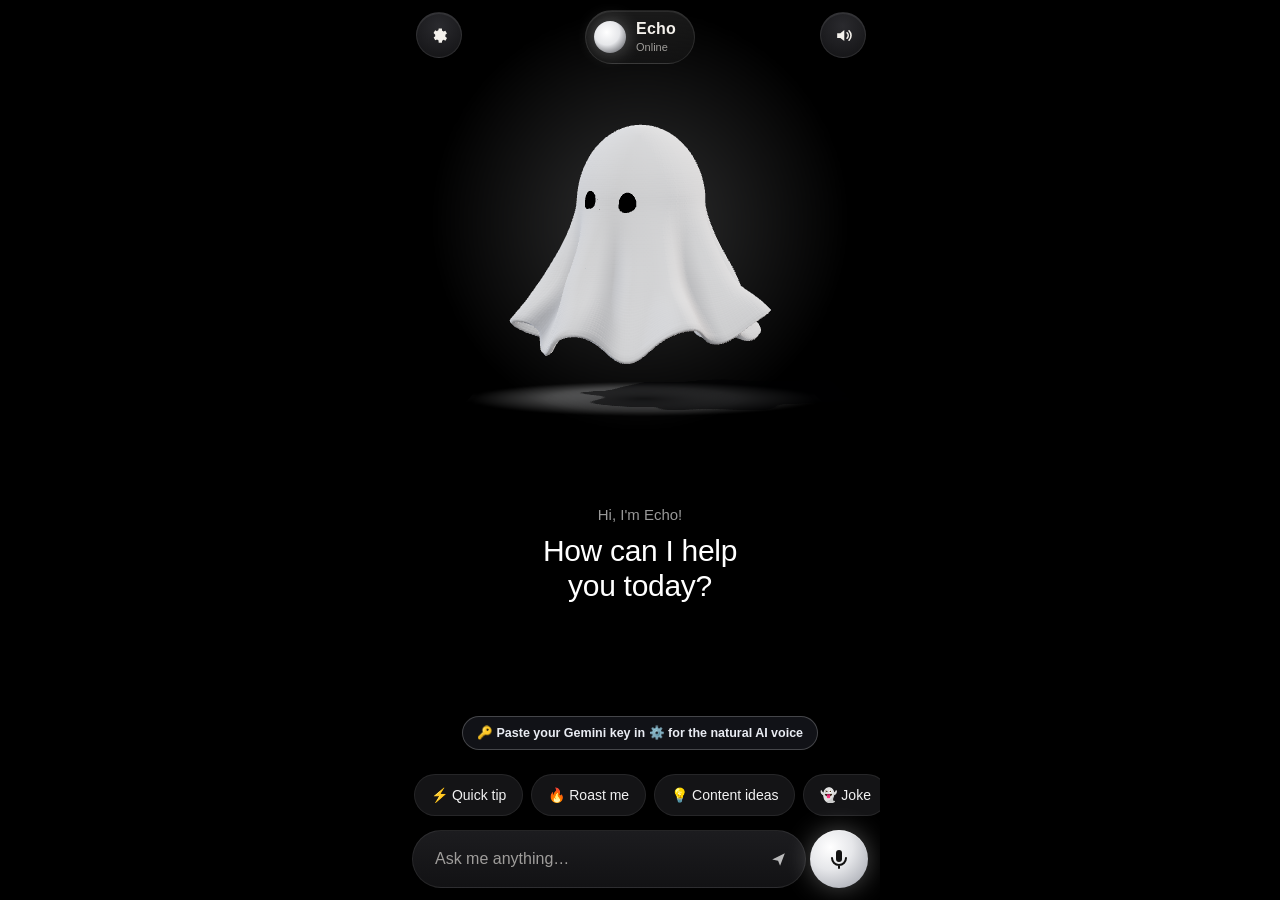
==== preview/app/index.html @ 9b373394 "Preview v7.2: exact heart.html engine on main thread (no worker), phonemizer warm-up only after mode" ====
<!doctype html>
<html lang="en">
<head>
<meta charset="utf-8">
<meta http-equiv="Cache-Control" content="no-cache">
<meta name="viewport" content="width=device-width, initial-scale=1, viewport-fit=cover, maximum-scale=1, user-scalable=no">
<title>Echo · 3D Ghost Assistant</title>
<meta name="theme-color" content="#000000">
<meta name="apple-mobile-web-app-capable" content="yes">
<meta name="mobile-web-app-capable" content="yes">
<meta name="apple-mobile-web-app-status-bar-style" content="black-translucent">
<meta name="apple-mobile-web-app-title" content="Echo">
<link rel="apple-touch-icon" href="assets/icon-180.png?v=7.2">
<link rel="icon" href="assets/icon-192.png?v=7.2">
<link rel="manifest" href="manifest.webmanifest?v=7.2">
<link rel="stylesheet" href="css/style.css?v=7.2">
<script type="importmap">{ "imports": { "three": "./vendor/three.module.js" } }</script>
</head>
<body>
<div id="app">
  <canvas id="scene" aria-label="3D ghost mascot. Tap to say hi, drag to spin."></canvas>

  <header class="top">
    <div class="brand">
      <span class="dot" id="statusDot"></span>
      <div>
        <div class="name" id="botName">Echo</div>
        <div class="status" id="statusText">Online</div>
      </div>
    </div>
    <div class="actions">
      <span class="chip" id="modeChip">Demo</span>
      <button class="icon-btn lang" id="langBtn" aria-label="Language">EN</button>
      <button class="icon-btn" id="muteBtn" aria-label="Mute voice">
        <svg viewBox="0 0 24 24" class="ic-on"><path d="M4 9v6h4l5 4V5L8 9H4z"/><path d="M16.5 8.5a5 5 0 0 1 0 7M19 6a8.5 8.5 0 0 1 0 12" fill="none" stroke="currentColor" stroke-width="2" stroke-linecap="round"/></svg>
        <svg viewBox="0 0 24 24" class="ic-off"><path d="M4 9v6h4l5 4V5L8 9H4z"/><path d="M17 9l5 6M22 9l-5 6" fill="none" stroke="currentColor" stroke-width="2" stroke-linecap="round"/></svg>
      </button>
      <button class="icon-btn" id="settingsBtn" aria-label="Settings">
        <svg viewBox="0 0 24 24"><path d="M12 15.5A3.5 3.5 0 1 0 12 8.5a3.5 3.5 0 0 0 0 7zm7.4-2.5a7.6 7.6 0 0 0 0-2l2-1.6-2-3.4-2.4 1a7.4 7.4 0 0 0-1.7-1L15 3h-4l-.4 2.5a7.4 7.4 0 0 0-1.7 1l-2.4-1-2 3.4L6.6 11a7.6 7.6 0 0 0 0 2l-2 1.6 2 3.4 2.4-1a7.4 7.4 0 0 0 1.7 1L11 21h4l.4-2.5a7.4 7.4 0 0 0 1.7-1l2.4 1 2-3.4-2.1-1.6z"/></svg>
      </button>
    </div>
  </header>

  <div class="dl-pill" id="dlPill" hidden></div>
  <button type="button" class="key-nudge" id="keyNudge" hidden>🔑 Paste your Gemini key in ⚙️ for the natural AI voice</button>
  <div class="hint" id="hint">Tap me · drag to spin</div>

  <div class="greet"><div class="g-hi">Hi, I'm Echo!</div><h1>How can I help<br>you today?</h1></div>
  <div class="chips" aria-label="Suggestions">
    <button type="button" data-q="Give me a quick productivity tip">⚡ Quick tip</button>
    <button type="button" data-q="Roast my morning routine: coffee, scroll, panic">🔥 Roast me</button>
    <button type="button" data-q="Give me Instagram content ideas for interior design">💡 Content ideas</button>
    <button type="button" data-q="Tell me a short ghost joke">👻 Joke</button>
    <button type="button" data-q="Help me plan my day">🗓 Plan my day</button>
  </div>
  <div class="subtitle" id="subtitle"><span class="sub-name">Echo</span><p id="subText"></p></div>

  <section class="chat">
    <div class="log" id="log" aria-live="polite"></div>
    <form class="composer" id="composer" autocomplete="off">
      <button type="button" class="mic" id="micBtn" aria-label="Talk">
        <svg viewBox="0 0 24 24"><rect x="9" y="3" width="6" height="12" rx="3"/><path d="M5 11a7 7 0 0 0 14 0M12 18v3" fill="none" stroke="currentColor" stroke-width="2" stroke-linecap="round"/></svg>
      </button>
      <input id="input" type="text" enterkeyhint="send" placeholder="Ask me anything…" aria-label="Message">
      <button type="submit" class="send" id="sendBtn" aria-label="Send">
        <svg viewBox="0 0 24 24"><path d="M4 12l16-8-6 16-2.5-6.5L4 12z"/></svg>
      </button>
    </form>
  </section>

  <div class="sheet-backdrop" id="sheetBackdrop" hidden></div>
  <form class="sheet" id="sheet" hidden aria-label="Settings" onsubmit="return false">
    <div class="grab"></div>
    <h2>Settings</h2>
    <label class="field">
      <span>Gemini API key</span>
      <div class="keyrow">
        <input id="keyInput" type="password" autocomplete="new-password" placeholder="Paste your key (AIza…)" autocapitalize="off" autocorrect="off" spellcheck="false">
        <button type="button" class="ghost-btn" id="showKeyBtn">Show</button>
      </div>
      <small>Free key: <a href="https://aistudio.google.com/apikey" target="_blank" rel="noopener">aistudio.google.com/apikey</a>. Saved only on this phone (localStorage), never in the code.</small>
    </label>
    <label class="field">
      <span>Model</span>
      <select id="modelSelect"></select>
    </label>
    <div class="field">
      <span>Voice</span>
      <select id="engineSelect">
        <option value="kokoro">Heart &amp; friends – free, on this phone ★</option>
        <option value="gemini">Gemini AI voice (needs your key)</option>
        <option value="device">iPhone voice (offline)</option>
      </select>
      <div class="keyrow" style="margin-top:8px">
        <select id="kokoroVoiceSelect" aria-label="Free voice"></select>
        <select id="geminiVoiceSelect" aria-label="AI voice" hidden></select>
        <select id="deviceVoiceSelect" aria-label="iPhone voice" hidden></select>
        <button type="button" class="ghost-btn" id="testVoiceBtn">Test</button>
      </div>
      <div class="kokoro-opts" id="kokoroOpts">
        <label class="mini"><span>Model size</span><select id="kModelSelect"></select></label>
        <label class="mini"><span>Engine</span><select id="kDeviceSelect"><option value="auto">Auto (WASM on iPhone)</option><option value="wasm">WASM only (safest)</option><option value="webgpu">WebGPU (experimental)</option></select></label>
        <label class="mini"><span>Audio output</span><select id="aOutSelect"><option value="element">Audio player (works in silent mode) ★</option><option value="webaudio">Web Audio</option></select></label>
        <label class="mini"><span>Playback</span><select id="kModeSelect"><option value="stream">Stream – talks right away</option><option value="gapless">Gapless – smooth, starts later</option></select></label>
        <div class="kbar" id="kBar"><i></i></div>
        <div class="kstatus" id="kStatus"></div>
        <button type="button" class="ghost-btn small" id="kClearBtn">Delete downloaded voice models</button>
      </div>
      <div class="using" id="voiceUsing">Using: …</div>
      <small id="voiceTip">Heart is a free open-source voice (Kokoro) that runs on this phone – no key, no cost. It downloads once (~86 MB) and stays cached. If it isn't ready yet, Echo uses the Gemini voice (if you pasted a key) or the iPhone voice.</small>
    </div>
    <label class="field row">
      <span>Remember chat on this phone</span>
      <input type="checkbox" id="persistChk">
    </label>
    <div class="btnrow">
      <button type="button" class="primary" id="saveBtn">Save</button>
      <button type="button" class="ghost-btn" id="clearKeyBtn">Remove key</button>
      <button type="button" class="ghost-btn" id="clearChatBtn">Clear chat</button>
    </div>
    <p class="fine" id="voiceInfo"></p>
    <p class="fine ver" id="verLabel"></p>
  </form>
</div>
<script type="module" src="js/main.js?v=7.2"></script>
</body>
</html>
---- preview/app/css/style.css ----
:root{
  --acc-hi:#ffb36b; --acc-lo:#d9360c; --acc-deep:#4a1a00; --acc-glow:rgba(255,100,20,.55); --acc-ink:#fff;
  --orange:#ff7a1a; --orange-2:#ff9a4a;
  --ink:#f4f1ec; --muted:rgba(244,241,236,.62);
  --glass:rgba(24,29,38,.55); --line:rgba(255,255,255,.10);
  --sat:env(safe-area-inset-top,0px); --sab:env(safe-area-inset-bottom,0px);
  --sal:env(safe-area-inset-left,0px); --sar:env(safe-area-inset-right,0px);
}
*{box-sizing:border-box;-webkit-tap-highlight-color:transparent}
html,body{margin:0;height:100%;overflow:hidden;overscroll-behavior:none}
body{
  font:15px/1.4 -apple-system,BlinkMacSystemFont,"SF Pro Text","Segoe UI",Roboto,sans-serif;
  color:var(--ink);
  background:#20262f;
  position:fixed;inset:0;
  -webkit-user-select:none;user-select:none;
}
#app{
  position:relative;height:100%;height:100dvh;width:100%;max-width:480px;margin:0 auto;overflow:hidden;
  background:
    radial-gradient(120% 55% at 50% 30%, #7b8899 0%, rgba(123,136,153,0) 70%),
    radial-gradient(80% 40% at 85% 45%, rgba(255,122,26,.10), rgba(255,122,26,0) 70%),
    linear-gradient(180deg,#5f6c7e 0%,#465161 45%,#2a313d 78%,#20262f 100%);
}
@media (min-width:481px){ body{background:#161a21} #app{box-shadow:0 0 80px rgba(0,0,0,.5)} }
#scene{position:absolute;inset:0;width:100%;height:100%;display:block;touch-action:none;cursor:grab}
#scene:active{cursor:grabbing}

.top{
  position:absolute;top:0;left:0;right:0;z-index:5;
  display:flex;align-items:center;justify-content:space-between;gap:8px;
  padding:calc(var(--sat) + 10px) calc(var(--sar) + 14px) 8px calc(var(--sal) + 16px);
  pointer-events:none;
}
.top>*{pointer-events:auto}
.brand{display:flex;align-items:center;gap:10px;min-width:0}
.name{font-weight:700;font-size:18px;letter-spacing:.2px}
.status{font-size:12px;color:var(--muted);white-space:nowrap}
.dot{width:10px;height:10px;border-radius:50%;background:var(--orange);box-shadow:0 0 0 3px rgba(255,122,26,.2),0 0 14px var(--orange);flex:none;transition:transform .3s}
.dot.pulse{animation:pulse 1s ease-in-out infinite}
@keyframes pulse{50%{transform:scale(1.35);box-shadow:0 0 0 6px var(--acc-glow),0 0 20px var(--orange)}}
.actions{display:flex;align-items:center;gap:6px}
.chip{font-size:11px;font-weight:600;letter-spacing:.4px;text-transform:uppercase;padding:4px 8px;border-radius:999px;border:1px solid rgba(255,122,26,.55);color:var(--orange-2);background:rgba(255,122,26,.10)}
.chip.live{border-color:rgba(255,255,255,.25);color:var(--ink);background:rgba(255,255,255,.08)}
.icon-btn{
  width:38px;height:38px;border-radius:12px;border:1px solid var(--line);background:var(--glass);
  -webkit-backdrop-filter:blur(12px);backdrop-filter:blur(12px);
  color:var(--ink);display:grid;place-items:center;padding:0;font-family:inherit;font-weight:600;font-size:12px;line-height:1;cursor:pointer
}
.icon-btn svg{width:19px;height:19px;fill:currentColor}
.icon-btn .ic-off{display:none}
.icon-btn.muted .ic-on{display:none}.icon-btn.muted .ic-off{display:block}
.icon-btn.muted{color:var(--muted)}
.icon-btn:active,.mic:active,.send:active{transform:scale(.94)}

.hint{
  position:absolute;left:50%;top:calc(var(--sat) + 64px);transform:translateX(-50%);z-index:4;
  font-size:12px;color:var(--muted);background:rgba(20,24,31,.35);padding:5px 10px;border-radius:999px;
  transition:opacity .6s;pointer-events:none;white-space:nowrap
}
.hint.gone{opacity:0}

.chat{
  position:absolute;left:0;right:0;bottom:0;z-index:5;
  padding:0 calc(var(--sar) + 12px) calc(var(--sab) + 12px) calc(var(--sal) + 12px);
  display:flex;flex-direction:column;gap:10px;pointer-events:none;
}
.log{
  pointer-events:auto;max-height:min(34vh,300px);max-height:min(34dvh,300px);overflow-y:auto;overflow-x:hidden;
  display:flex;flex-direction:column;gap:8px;padding:18px 2px 2px;
  -webkit-mask-image:linear-gradient(180deg,transparent 0,#000 22px);mask-image:linear-gradient(180deg,transparent 0,#000 22px);
  -webkit-overflow-scrolling:touch;overscroll-behavior:contain;-webkit-user-select:text;user-select:text
}
.msg{max-width:84%;padding:9px 13px;border-radius:18px;white-space:pre-wrap;word-wrap:break-word;overflow-wrap:anywhere;animation:pop .25s ease-out}
.msg.bot{align-self:flex-start;background:rgba(20,24,31,.62);border:1px solid var(--line);border-bottom-left-radius:6px;-webkit-backdrop-filter:blur(14px);backdrop-filter:blur(14px)}
.msg.user{align-self:flex-end;background:linear-gradient(135deg,var(--orange),var(--orange-2));color:#1d1208;font-weight:500;border-bottom-right-radius:6px}
.msg.err{border-color:rgba(255,122,26,.6)}
.msg a{color:var(--orange-2)}
.msg.typing{display:flex;gap:5px;padding:13px 15px}
.msg.typing i{width:7px;height:7px;border-radius:50%;background:var(--orange);opacity:.4;animation:tdot 1s infinite}
.msg.typing i:nth-child(2){animation-delay:.15s}.msg.typing i:nth-child(3){animation-delay:.3s}
@keyframes tdot{40%{opacity:1;transform:translateY(-3px)}}
@keyframes pop{from{opacity:0;transform:translateY(6px) scale(.98)}}

.composer{
  pointer-events:auto;display:flex;align-items:center;gap:8px;padding:6px;border-radius:24px;
  background:rgba(20,24,31,.7);border:1px solid var(--line);-webkit-backdrop-filter:blur(16px);backdrop-filter:blur(16px)
}
.composer input{
  flex:1;min-width:0;height:40px;border:0;outline:0;background:transparent;color:var(--ink);
  font-size:16px; /* >=16px prevents iOS zoom */ padding:0 4px;-webkit-user-select:text;user-select:text
}
.composer input::placeholder{color:var(--muted)}
.mic,.send{width:42px;height:42px;border-radius:50%;border:0;display:grid;place-items:center;flex:none;cursor:pointer;padding:0}
.mic{background:rgba(255,255,255,.08);color:var(--ink)}
.mic svg{width:20px;height:20px;fill:currentColor}
.mic.on{background:var(--orange);color:#1d1208;box-shadow:0 0 0 0 var(--acc-glow);animation:ring 1.2s infinite}
.mic.unsupported{opacity:.35}
@keyframes ring{70%{box-shadow:0 0 0 12px rgba(255,122,26,0)}100%{box-shadow:0 0 0 0 rgba(255,122,26,0)}}
.send{background:var(--orange);color:#1d1208}
.send svg{width:19px;height:19px;fill:currentColor}
.send:disabled{opacity:.45}

.sheet-backdrop{position:absolute;inset:0;z-index:9;background:rgba(8,10,14,.5)}
.sheet{
  position:absolute;left:0;right:0;bottom:0;z-index:10;max-height:88%;overflow-y:auto;
  background:#1c2129;border-top:1px solid var(--line);border-radius:22px 22px 0 0;
  padding:8px calc(var(--sar) + 18px) calc(var(--sab) + 18px) calc(var(--sal) + 18px);
  animation:up .25s ease-out;-webkit-user-select:text;user-select:text
}
@keyframes up{from{transform:translateY(40px);opacity:0}}
.grab{width:40px;height:5px;border-radius:3px;background:rgba(255,255,255,.2);margin:4px auto 10px}
.sheet h2{margin:0 0 12px;font-size:19px}
.field{display:block;margin:0 0 14px}
.field>span{display:block;font-size:13px;color:var(--muted);margin-bottom:6px}
.field.row{display:flex;align-items:center;justify-content:space-between}
.field.row>span{margin:0}
.field small{display:block;margin-top:6px;color:var(--muted);font-size:12px}
.field a{color:var(--orange-2)}
.keyrow{display:flex;gap:8px}
.sheet input[type=password],.sheet input[type=text],.sheet select{
  flex:1;min-width:0;width:100%;height:44px;border-radius:12px;border:1px solid var(--line);background:#12161c;color:var(--ink);font-size:16px;padding:0 12px
}
.sheet input[type=checkbox]{width:22px;height:22px;accent-color:var(--orange)}
.btnrow{display:flex;flex-wrap:wrap;gap:8px;margin-top:4px}
.primary{flex:1 1 100%;height:46px;border-radius:14px;border:0;background:var(--orange);color:#1d1208;font-family:inherit;font-weight:700;font-size:16px;cursor:pointer}
.ghost-btn{flex:1;height:42px;border-radius:12px;border:1px solid var(--line);background:rgba(255,255,255,.06);color:var(--ink);font-family:inherit;font-weight:600;font-size:14px;padding:0 12px;cursor:pointer;white-space:nowrap}
.fine{font-size:12px;color:var(--muted);margin:14px 0 0}
[hidden]{display:none!important}
.keyrow .ghost-btn{flex:none;width:72px}
/* alternative ghost backgrounds */
body[data-ghost=a] #app{background:radial-gradient(100% 50% at 50% 30%,#46566a 0%,rgba(70,86,106,0) 70%),linear-gradient(180deg,#34404f 0%,#2a3441 55%,#1d242d 100%)}
body[data-ghost=b] #app{background:radial-gradient(90% 50% at 50% 40%,#f07a2a 0%,rgba(240,122,42,0) 75%),#e2621a}
body[data-ghost=c] #app{background:radial-gradient(80% 45% at 50% 30%,#252b35 0%,rgba(37,43,53,0) 70%),linear-gradient(180deg,#14171d 0%,#0e1014 70%,#090a0d 100%)}
body[data-ghost=d] #app{background:radial-gradient(100% 50% at 50% 35%,#3e4d63 0%,rgba(62,77,99,0) 70%),linear-gradient(180deg,#2c3748 0%,#222b38 55%,#171c25 100%)}
body.clean .log, body.clean .hint{display:none}

/* ===== UI style options: ?ui=1 (default glass) | 2 (minimal voice-first) | 3 (bold clean) ===== */
.subtitle{display:none}
/* UI-2 minimal: no bubbles, floating subtitle, big mic */
body.ui-2 .log{display:none}
body.ui-2 .subtitle{display:block;position:absolute;left:0;right:0;bottom:calc(var(--sab) + 168px);z-index:5;text-align:center;padding:0 34px;pointer-events:none}
body.ui-2 .subtitle .sub-name{display:block;font-size:11px;letter-spacing:3px;text-transform:uppercase;color:var(--orange);margin-bottom:8px;font-weight:600}
body.ui-2 .subtitle p{margin:0;font-size:18px;line-height:1.45;font-weight:400;color:rgba(244,241,236,.92);text-shadow:0 2px 18px rgba(0,0,0,.45)}
body.ui-2 .subtitle.show p{animation:pop .5s ease-out}
body.ui-2 .composer{background:none;border:0;-webkit-backdrop-filter:none;backdrop-filter:none;flex-wrap:wrap;justify-content:center;gap:10px;padding:0}
body.ui-2 .mic{order:-1;width:76px;height:76px;margin:0 calc(50% - 38px);background:var(--orange);color:#1d1208;box-shadow:0 0 0 8px rgba(255,122,26,.14),0 0 40px rgba(255,122,26,.45)}
body.ui-2 .mic svg{width:30px;height:30px}
body.ui-2 .composer input{flex:1;height:40px;border-radius:20px;background:rgba(255,255,255,.06);border:1px solid rgba(255,255,255,.08);padding:0 16px;font-size:16px}
body.ui-2 .send{width:40px;height:40px;background:rgba(255,255,255,.06);color:var(--orange)}
body.ui-2 .top .icon-btn{background:transparent;border-color:transparent}
body.ui-2 .chip{border:0;background:transparent;padding:0}
/* UI-3 bold clean: light solid background, flat chips, flat bubbles, rounded input bar */
body.ui-3{background:#c4baab}
body.ui-3 #app{background:radial-gradient(80% 40% at 50% 30%,#d3cbbf 0%,rgba(211,203,191,0) 75%),#c4baab !important;color:#1c1f24}
body.ui-3 .name{color:#16191e}body.ui-3 .status{color:#6b6f76}
body.ui-3 .icon-btn{background:#fff;border:0;color:#1c1f24;border-radius:50%;box-shadow:0 1px 2px rgba(0,0,0,.06)}
body.ui-3 .chip{background:#1c1f24;color:#fff;border:0;padding:5px 10px}
body.ui-3 .msg.bot{background:#fff;color:#1c1f24;border:0;-webkit-backdrop-filter:none;backdrop-filter:none;box-shadow:0 1px 2px rgba(0,0,0,.05)}
body.ui-3 .msg.user{background:var(--orange);color:#fff}
body.ui-3 .log{-webkit-mask-image:none;mask-image:none}
body.ui-3 .composer{background:#fff;border:0;border-radius:30px;padding:7px;box-shadow:0 6px 24px rgba(40,30,20,.10);-webkit-backdrop-filter:none;backdrop-filter:none}
body.ui-3 .composer input{color:#1c1f24}body.ui-3 .composer input::placeholder{color:#8a8d93}
body.ui-3 .mic{background:#f1ede7;color:#1c1f24}
body.ui-3 .send{background:#1c1f24;color:#fff}
body.ui-3 .hint{background:rgba(255,255,255,.7);color:#555}

/* ===== UI-4: premium black (Dola-style) ===== */
.greet,.chips{display:none}
body.ui-4{background:#000}
body.ui-4 #app{background:#000 !important}
body.ui-4 .top{padding-top:calc(var(--sat) + 12px)}
body.ui-4 .brand{position:absolute;left:50%;transform:translateX(-50%);top:calc(var(--sat) + 10px);gap:10px;padding:7px 18px 7px 8px;border-radius:999px;
  background:linear-gradient(180deg,rgba(255,255,255,.10),rgba(255,255,255,.03));border:1px solid rgba(255,255,255,.10);box-shadow:inset 0 1px 0 rgba(255,255,255,.08)}
body.ui-4 .dot{width:32px;height:32px;border-radius:50%;background:radial-gradient(circle at 40% 35%,var(--acc-hi) 0%,var(--orange) 45%,var(--acc-deep) 100%);box-shadow:0 0 18px var(--acc-glow)}
body.ui-4 .name{font-size:16px;font-weight:600}
body.ui-4 .status{font-size:11px}
body.ui-4 .actions{margin-left:auto}
body.ui-4 .chip,body.ui-4 #langBtn{display:none}
body.ui-4 .icon-btn{width:46px;height:46px;border-radius:50%;background:radial-gradient(circle at 50% 30%,#2a2a2e,#121214);border:1px solid rgba(255,255,255,.09);box-shadow:inset 0 1px 0 rgba(255,255,255,.08)}
body.ui-4 #settingsBtn{position:absolute;left:calc(var(--sal) + 16px);top:calc(var(--sat) + 12px)}
body.ui-4 .greet{display:block;position:absolute;left:0;right:0;top:56%;z-index:4;text-align:center;pointer-events:none;padding:0 24px}
body.ui-4 .g-hi{font-size:15px;color:rgba(255,255,255,.6);margin-bottom:8px}
body.ui-4 .greet h1{margin:0;font-size:30px;line-height:1.18;font-weight:500;letter-spacing:-.3px;color:#fff}
body.ui-4 .chips{display:flex;gap:8px;overflow-x:auto;position:absolute;left:0;right:0;bottom:calc(var(--sab) + 84px);z-index:5;padding:0 14px;scrollbar-width:none}
body.ui-4 .chips::-webkit-scrollbar{display:none}
body.ui-4 .chips button{flex:none;height:42px;padding:0 16px;border-radius:999px;border:1px solid rgba(255,255,255,.08);background:#141416;color:#f2f2f2;font:500 14px -apple-system,BlinkMacSystemFont,sans-serif;white-space:nowrap}
body.ui-4.has-chat .greet,body.ui-4.has-chat .chips{display:none}
body.ui-4:not(.has-chat) .log{display:none}
body.ui-4 .msg.bot{background:#141416;border-color:rgba(255,255,255,.07);-webkit-backdrop-filter:none;backdrop-filter:none}
body.ui-4 .composer{background:none;border:0;padding:0;gap:10px;-webkit-backdrop-filter:none;backdrop-filter:none}
body.ui-4 .composer input{order:1;height:58px;border-radius:29px;background:linear-gradient(180deg,#1c1c1f,#121214);border:1px solid rgba(255,255,255,.08);padding:0 54px 0 22px}
body.ui-4 .send{order:2;margin-left:-60px;width:44px;height:44px;background:transparent;color:rgba(255,255,255,.7);position:relative;z-index:1}
body.ui-4 .mic{order:3;width:58px;height:58px;background:radial-gradient(circle at 35% 30%,var(--acc-hi) 0%,var(--orange) 40%,var(--acc-lo) 100%);color:var(--acc-ink);box-shadow:0 0 26px var(--acc-glow),inset 0 1px 0 rgba(255,255,255,.35)}
body.ui-4 .mic svg{width:24px;height:24px}
body.ui-4 .hint{display:none}

/* ===== Accent palettes ===== */
body[data-theme="2"]{--orange:#38c4ff;--orange-2:#8fdcff;--acc-hi:#c8f3ff;--acc-lo:#1460d6;--acc-deep:#06204a;--acc-glow:rgba(56,196,255,.5);--acc-ink:#fff}
body[data-theme="3"]{--orange:#b14dff;--orange-2:#e08aff;--acc-hi:#ff8ad8;--acc-lo:#5a1ad0;--acc-deep:#22063f;--acc-glow:rgba(190,70,255,.55);--acc-ink:#fff}
body[data-theme="4"]{--orange:#e6e7ea;--orange-2:#ffffff;--acc-hi:#ffffff;--acc-lo:#9a9da6;--acc-deep:#3a3c42;--acc-glow:rgba(255,255,255,.3);--acc-ink:#111}
body[data-theme="4"] .msg.user{color:#111}

/* default palette = icy blue (theme 2) when no data-theme override */
body.ui-4 .mic.on{animation:ring4 1.2s infinite}
@keyframes ring4{0%{box-shadow:0 0 0 0 var(--acc-glow),0 0 26px var(--acc-glow)}70%{box-shadow:0 0 0 16px rgba(0,0,0,0),0 0 40px var(--acc-glow)}100%{box-shadow:0 0 0 0 rgba(0,0,0,0),0 0 26px var(--acc-glow)}}
body.ui-4 .sheet{background:#0e0f11;border-top-color:rgba(255,255,255,.08)}
body.ui-4 .sheet input[type=password],body.ui-4 .sheet input[type=text],body.ui-4 .sheet select{background:#17181b}
body.ui-4 .primary{color:var(--acc-ink)}
body.ui-4 .msg.user{color:#04121c}
body[data-theme="4"].ui-4 .msg.user{color:#111}

.msg.nopop{animation:none}

body.ui-4 .dot.pulse{animation:pulse4 1.1s ease-in-out infinite}
@keyframes pulse4{50%{transform:scale(1.08);box-shadow:0 0 0 4px var(--acc-glow),0 0 22px var(--acc-glow)}}

.using{margin-top:8px;font-size:13px;font-weight:600;color:var(--orange-2)}
.fine.ver{margin-top:6px;opacity:.6}
body.iconmode .top,body.iconmode .chat,body.iconmode .greet,body.iconmode .chips,body.iconmode .hint,body.iconmode .subtitle{display:none!important}
body.iconmode,body.iconmode #app{background:transparent!important}

.key-nudge{position:absolute;left:50%;transform:translateX(-50%);bottom:calc(var(--sab, 0px) + 150px);z-index:6;width:max-content;max-width:calc(100% - 40px);
  padding:8px 14px;border-radius:999px;border:1px solid rgba(255,255,255,.22);background:rgba(20,22,28,.85);color:#e9ecf3;font-family:inherit;font-weight:600;font-size:12.5px;line-height:1.3;
  -webkit-backdrop-filter:blur(10px);backdrop-filter:blur(10px);text-align:center;cursor:pointer}
.key-nudge[hidden]{display:none}
body.has-chat .key-nudge,body.iconmode .key-nudge,body.clean .key-nudge{display:none!important}
.using.warn{color:#ffd28a}

/* v7: free on-device voice */
.kokoro-opts{margin-top:10px;padding:10px;border:1px solid rgba(255,255,255,.1);border-radius:12px;background:rgba(255,255,255,.03);display:grid;gap:8px}
.kokoro-opts[hidden]{display:none}
.kokoro-opts .mini{display:flex;align-items:center;gap:8px;justify-content:space-between;font-size:12.5px;color:#aab0bb}
.kokoro-opts .mini select{max-width:62%;font-size:13px}
.kbar{height:6px;border-radius:4px;background:rgba(255,255,255,.1);overflow:hidden}.kbar i{display:block;height:100%;width:0;background:#e9ecf3;transition:width .25s}
.kstatus{font-size:12px;color:#c9ced8;min-height:1.2em}.kstatus.err{color:#ff9b9b}
.ghost-btn.small{font-size:12px;padding:6px 10px;justify-self:start}
.dl-pill{position:absolute;left:50%;transform:translateX(-50%);top:calc(var(--sat, 0px) + 100px);z-index:6;width:max-content;max-width:calc(100% - 40px);
  padding:6px 12px;border-radius:999px;border:1px solid rgba(255,255,255,.18);background:rgba(20,22,28,.85);color:#e9ecf3;font-size:12px;font-weight:600;
  -webkit-backdrop-filter:blur(10px);backdrop-filter:blur(10px);text-align:center;pointer-events:none}
.dl-pill[hidden]{display:none}.dl-pill.err{color:#ffb3b3}
body.iconmode .dl-pill,body.clean .dl-pill{display:none!important}

#dbg{position:fixed;left:6px;right:6px;top:calc(var(--sat, 0px) + 6px);max-height:62vh;z-index:99;background:rgba(0,0,0,.92);border:1px solid #ffd28a;border-radius:12px;color:#e8ebf0;font:11.5px/1.4 ui-monospace,Menlo,monospace;display:flex;flex-direction:column;padding:8px}
#dbg.min{max-height:40px;overflow:hidden}
.dbg-h{font-size:12px;color:#ffd28a}.dbg-h span{color:#aab0bb}
.dbg-s{white-space:pre-wrap;margin:6px 0;color:#9fe0b5}
.dbg-b{display:flex;flex-wrap:wrap;gap:5px}.dbg-b button{font:600 12px -apple-system,system-ui;padding:8px 9px;border-radius:9px;border:0;background:#fff;color:#000}
#dbgLog{flex:1;overflow:auto;margin:6px 0 0;white-space:pre-wrap;color:#c9ced8;min-height:80px}
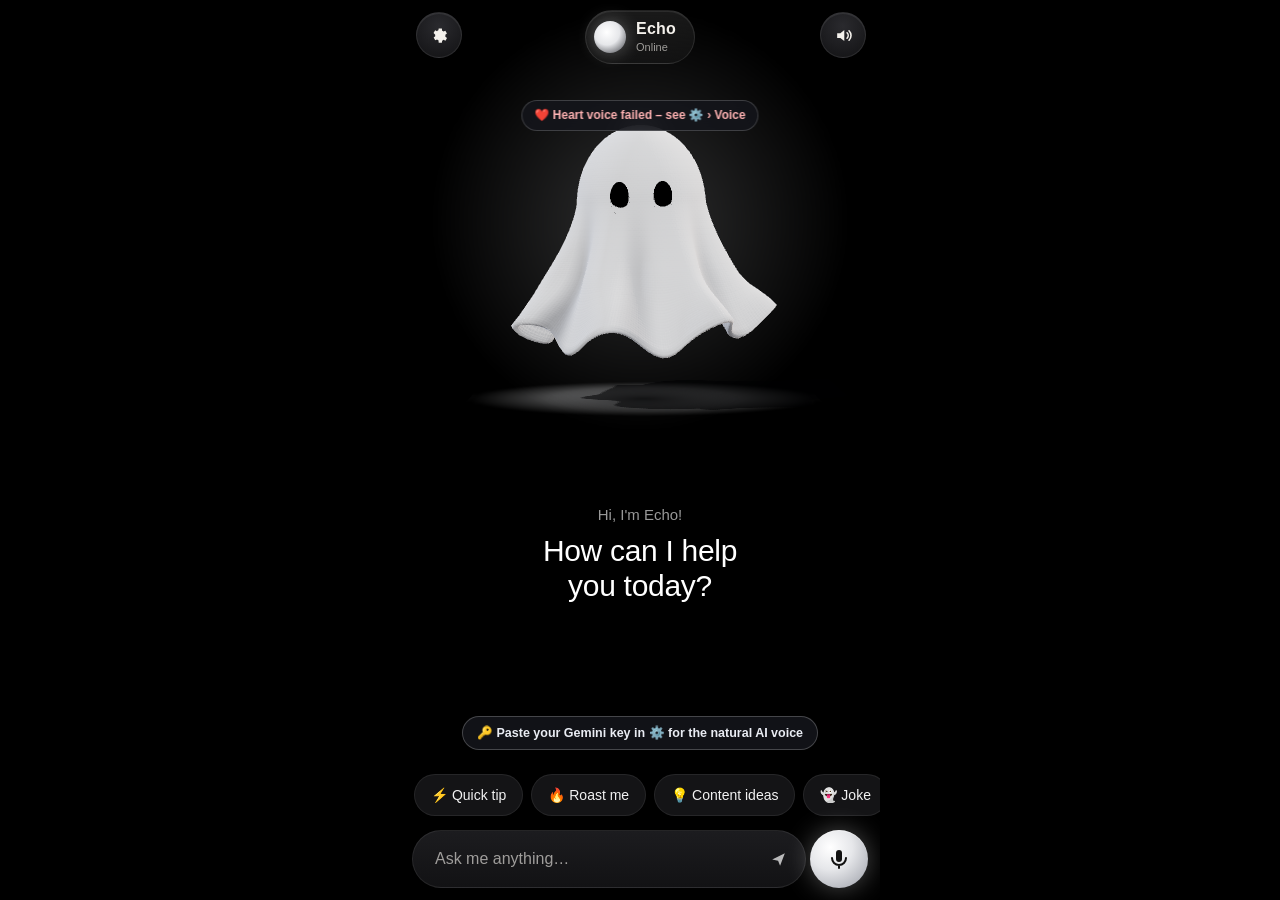
==== commit 97aa98c6: "Preview v7.3: replace espeak phonemizer with pure-JS misaki lexicon G2P (hung in app on iOS), fix <a" ====
--- a/preview/app/index.html
+++ b/preview/app/index.html
@@ -10,10 +10,10 @@
 <meta name="mobile-web-app-capable" content="yes">
 <meta name="apple-mobile-web-app-status-bar-style" content="black-translucent">
 <meta name="apple-mobile-web-app-title" content="Echo">
-<link rel="apple-touch-icon" href="assets/icon-180.png?v=7.2">
-<link rel="icon" href="assets/icon-192.png?v=7.2">
-<link rel="manifest" href="manifest.webmanifest?v=7.2">
-<link rel="stylesheet" href="css/style.css?v=7.2">
+<link rel="apple-touch-icon" href="assets/icon-180.png?v=7.3">
+<link rel="icon" href="assets/icon-192.png?v=7.3">
+<link rel="manifest" href="manifest.webmanifest?v=7.3">
+<link rel="stylesheet" href="css/style.css?v=7.3">
 <script type="importmap">{ "imports": { "three": "./vendor/three.module.js" } }</script>
 </head>
 <body>
@@ -122,6 +122,6 @@
     <p class="fine ver" id="verLabel"></p>
   </form>
 </div>
-<script type="module" src="js/main.js?v=7.2"></script>
+<script type="module" src="js/main.js?v=7.3"></script>
 </body>
 </html>
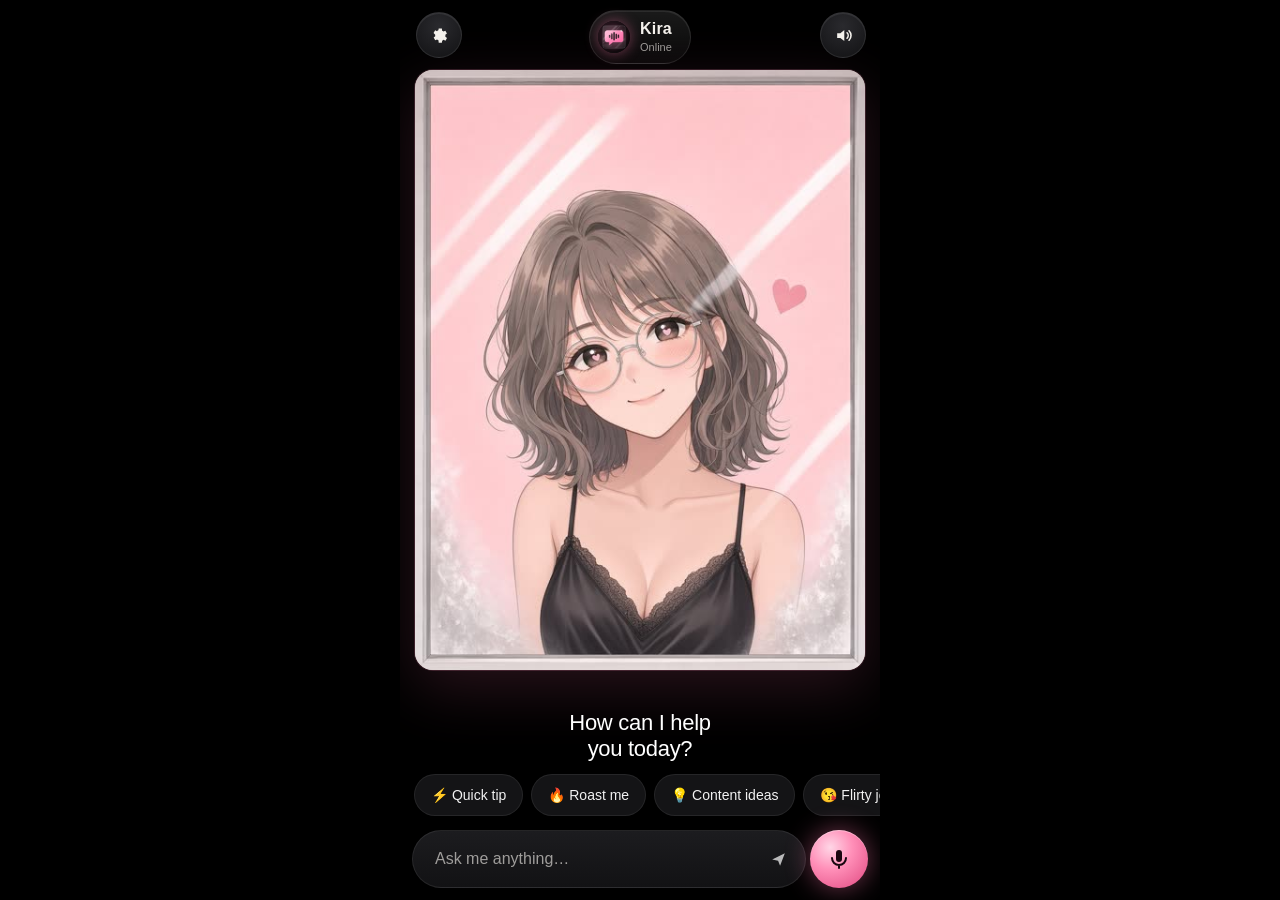
==== commit a7fc13ee: "Preview v8: Kira – video mascot (two-video crossfade player, idle/talking loops, 7 expression in/ret" ====
--- a/preview/app/index.html
+++ b/preview/app/index.html
@@ -4,27 +4,31 @@
 <meta charset="utf-8">
 <meta http-equiv="Cache-Control" content="no-cache">
 <meta name="viewport" content="width=device-width, initial-scale=1, viewport-fit=cover, maximum-scale=1, user-scalable=no">
-<title>Echo · 3D Ghost Assistant</title>
+<title>Kira</title>
 <meta name="theme-color" content="#000000">
 <meta name="apple-mobile-web-app-capable" content="yes">
 <meta name="mobile-web-app-capable" content="yes">
 <meta name="apple-mobile-web-app-status-bar-style" content="black-translucent">
-<meta name="apple-mobile-web-app-title" content="Echo">
-<link rel="apple-touch-icon" href="assets/icon-180.png?v=7.3">
-<link rel="icon" href="assets/icon-192.png?v=7.3">
-<link rel="manifest" href="manifest.webmanifest?v=7.3">
-<link rel="stylesheet" href="css/style.css?v=7.3">
-<script type="importmap">{ "imports": { "three": "./vendor/three.module.js" } }</script>
+<meta name="apple-mobile-web-app-title" content="Kira">
+<link rel="apple-touch-icon" href="assets/icon-180.png?v=8">
+<link rel="icon" href="assets/icon-192.png?v=8">
+<link rel="manifest" href="manifest.webmanifest?v=8">
+<link rel="stylesheet" href="css/style.css?v=8">
+<link rel="preload" as="image" href="assets/kira/poster.jpg?v=8">
 </head>
 <body>
 <div id="app">
-  <canvas id="scene" aria-label="3D ghost mascot. Tap to say hi, drag to spin."></canvas>
+  <div id="stage" class="kira-stage" aria-label="Kira behind the glass. Tap to tease her.">
+    <img class="kira-poster" src="assets/kira/poster.jpg?v=8" alt="">
+    <video class="kira-v on" src="assets/kira/idle.mp4?v=8" poster="assets/kira/poster.jpg?v=8" muted autoplay loop playsinline webkit-playsinline preload="auto" disablepictureinpicture></video>
+    <video class="kira-v" muted playsinline webkit-playsinline preload="none" disablepictureinpicture></video>
+  </div>
 
   <header class="top">
     <div class="brand">
-      <span class="dot" id="statusDot"></span>
+      <span class="dot" id="statusDot"><img src="assets/icon-192.png?v=8" alt=""></span>
       <div>
-        <div class="name" id="botName">Echo</div>
+        <div class="name" id="botName">Kira</div>
         <div class="status" id="statusText">Online</div>
       </div>
     </div>
@@ -45,15 +49,15 @@
   <button type="button" class="key-nudge" id="keyNudge" hidden>🔑 Paste your Gemini key in ⚙️ for the natural AI voice</button>
   <div class="hint" id="hint">Tap me · drag to spin</div>
 
-  <div class="greet"><div class="g-hi">Hi, I'm Echo!</div><h1>How can I help<br>you today?</h1></div>
+  <div class="greet"><div class="g-hi">Hi, I'm Kira 😘</div><h1>How can I help<br>you today?</h1></div>
   <div class="chips" aria-label="Suggestions">
     <button type="button" data-q="Give me a quick productivity tip">⚡ Quick tip</button>
     <button type="button" data-q="Roast my morning routine: coffee, scroll, panic">🔥 Roast me</button>
     <button type="button" data-q="Give me Instagram content ideas for interior design">💡 Content ideas</button>
-    <button type="button" data-q="Tell me a short ghost joke">👻 Joke</button>
+    <button type="button" data-q="Tell me a flirty joke">😘 Flirty joke</button>
     <button type="button" data-q="Help me plan my day">🗓 Plan my day</button>
   </div>
-  <div class="subtitle" id="subtitle"><span class="sub-name">Echo</span><p id="subText"></p></div>
+  <div class="subtitle" id="subtitle"><span class="sub-name">Kira</span><p id="subText"></p></div>
 
   <section class="chat">
     <div class="log" id="log" aria-live="polite"></div>
@@ -107,7 +111,7 @@
         <button type="button" class="ghost-btn small" id="kClearBtn">Delete downloaded voice models</button>
       </div>
       <div class="using" id="voiceUsing">Using: …</div>
-      <small id="voiceTip">Heart is a free open-source voice (Kokoro) that runs on this phone – no key, no cost. It downloads once (~86 MB) and stays cached. If it isn't ready yet, Echo uses the Gemini voice (if you pasted a key) or the iPhone voice.</small>
+      <small id="voiceTip">Heart is a free open-source voice (Kokoro) that runs on this phone – no key, no cost. It downloads once (~86 MB) and stays cached. If it isn't ready yet, Kira uses the Gemini voice (if you pasted a key) or the iPhone voice.</small>
     </div>
     <label class="field row">
       <span>Remember chat on this phone</span>
@@ -122,6 +126,6 @@
     <p class="fine ver" id="verLabel"></p>
   </form>
 </div>
-<script type="module" src="js/main.js?v=7.3"></script>
+<script type="module" src="js/main.js?v=8"></script>
 </body>
 </html>
--- a/preview/app/css/style.css
+++ b/preview/app/css/style.css
@@ -247,3 +247,22 @@
 .dbg-s{white-space:pre-wrap;margin:6px 0;color:#9fe0b5}
 .dbg-b{display:flex;flex-wrap:wrap;gap:5px}.dbg-b button{font:600 12px -apple-system,system-ui;padding:8px 9px;border-radius:9px;border:0;background:#fff;color:#000}
 #dbgLog{flex:1;overflow:auto;margin:6px 0 0;white-space:pre-wrap;color:#c9ced8;min-height:80px}
+
+/* ===== v8 Kira: video mascot behind the glass on the black UI ===== */
+body[data-theme="5"]{--orange:#ff8fb8;--orange-2:#ffc2d9;--acc-hi:#ffd6e6;--acc-lo:#e0477f;--acc-deep:#4a0f26;--acc-glow:rgba(255,120,170,.45);--acc-ink:#1a0710}
+.kira-stage{position:absolute;left:50%;top:calc(var(--sat) + 70px);z-index:1;
+  height:calc(100vh - var(--sat) - var(--sab) - 70px - 150px);height:calc(100dvh - var(--sat) - var(--sab) - 70px - 150px);
+  max-width:calc(100vw - 24px);aspect-ratio:3/4;transform:translate(calc(-50% + var(--px,0px)),var(--py,0px));
+  border-radius:18px;overflow:hidden;background:#000;box-shadow:0 0 0 1px rgba(255,143,184,.18),0 18px 60px rgba(255,120,170,.16);
+  transition:transform .6s cubic-bezier(.2,.7,.2,1),height .35s ease;touch-action:manipulation;-webkit-tap-highlight-color:transparent}
+body.has-chat .kira-stage{height:min(calc(100vh - var(--sat) - var(--sab) - 70px - min(34vh,300px) - 96px),calc((100vw - 24px) * 4 / 3));height:min(calc(100dvh - var(--sat) - var(--sab) - 70px - min(34dvh,300px) - 96px),calc((100vw - 24px) * 4 / 3))}
+.kira-stage>img,.kira-stage>video{position:absolute;inset:0;width:100%;height:100%;object-fit:cover;display:block;pointer-events:none}
+.kira-v{opacity:0;transition:opacity .26s linear}
+.kira-v.on{opacity:1}
+body.ui-4 .greet{top:auto;bottom:calc(var(--sab) + 138px)}
+body.ui-4 .greet h1{font-size:22px}
+body.ui-4 .greet .g-hi{display:none}
+body.ui-4:not(.has-chat) .kira-stage{height:min(calc(100dvh - var(--sat) - var(--sab) - 70px - 230px),calc((100vw - 24px) * 4 / 3))}
+body.ui-4 .dot{overflow:hidden;background:#111;box-shadow:0 0 14px var(--acc-glow)}
+body.ui-4 .dot img{width:100%;height:100%;display:block}
+body.ui-4 .dot.pulse{animation:pulse4 1.1s ease-in-out infinite}
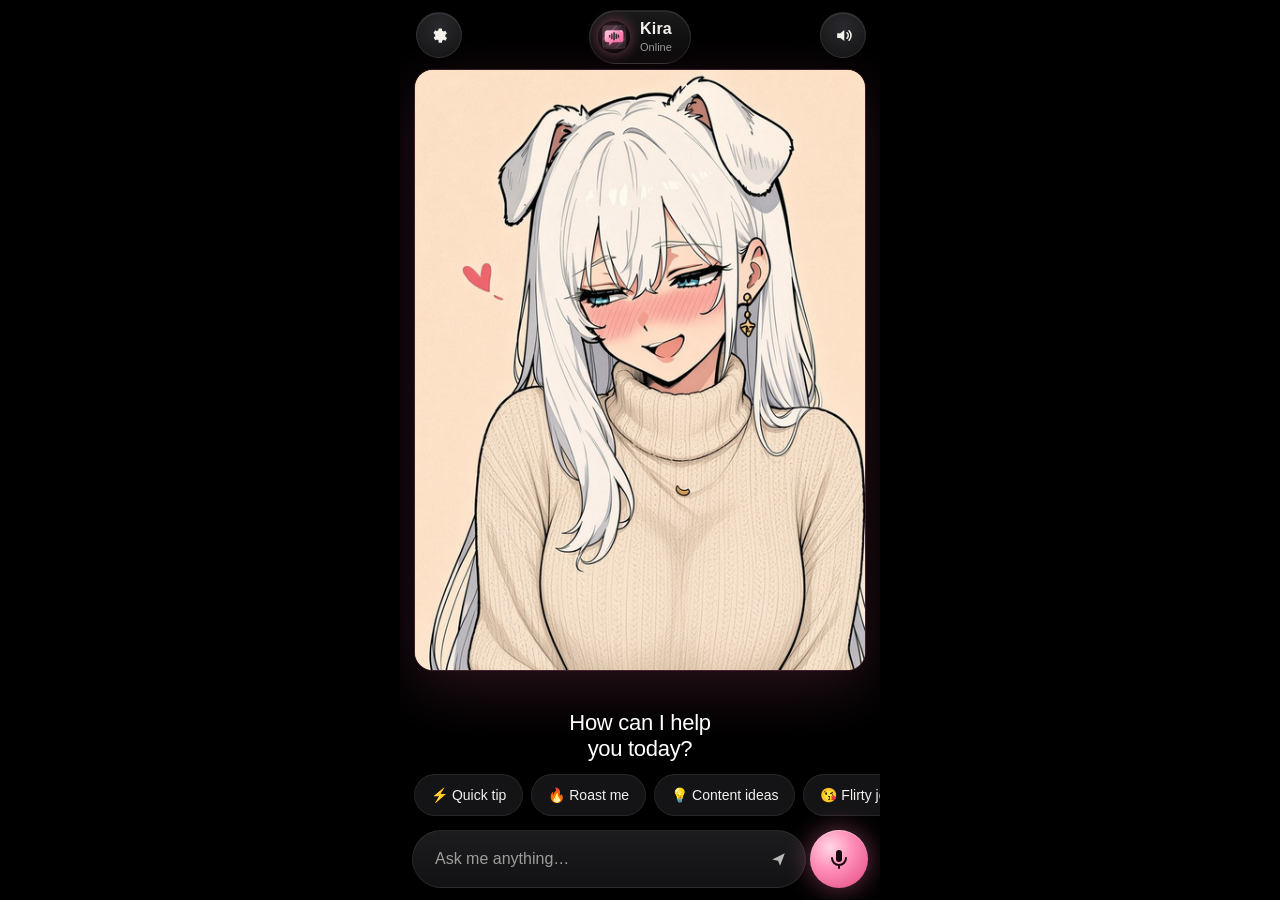
==== commit 16a439aa: "Preview v8.4: new Kira look (white hair, bunny ears, cream sweater) with idle and talking loops; old" ====
--- a/preview/app/index.html
+++ b/preview/app/index.html
@@ -10,23 +10,23 @@
 <meta name="mobile-web-app-capable" content="yes">
 <meta name="apple-mobile-web-app-status-bar-style" content="black-translucent">
 <meta name="apple-mobile-web-app-title" content="Kira">
-<link rel="apple-touch-icon" href="assets/icon-180.png?v=8">
-<link rel="icon" href="assets/icon-192.png?v=8">
-<link rel="manifest" href="manifest.webmanifest?v=8">
-<link rel="stylesheet" href="css/style.css?v=8">
-<link rel="preload" as="image" href="assets/kira/poster.jpg?v=8">
+<link rel="apple-touch-icon" href="assets/icon-180.png?v=84">
+<link rel="icon" href="assets/icon-192.png?v=84">
+<link rel="manifest" href="manifest.webmanifest?v=84">
+<link rel="stylesheet" href="css/style.css?v=84">
+<link rel="preload" as="image" href="assets/kira/poster.jpg?v=84">
 </head>
 <body>
 <div id="app">
   <div id="stage" class="kira-stage" aria-label="Kira behind the glass. Tap to tease her.">
-    <img class="kira-poster" src="assets/kira/poster.jpg?v=8" alt="">
-    <video class="kira-v on" src="assets/kira/idle.mp4?v=8" poster="assets/kira/poster.jpg?v=8" muted autoplay loop playsinline webkit-playsinline preload="auto" disablepictureinpicture></video>
+    <img class="kira-poster" src="assets/kira/poster.jpg?v=84" alt="">
+    <video class="kira-v on" src="assets/kira/idle.mp4?v=84" poster="assets/kira/poster.jpg?v=84" muted autoplay loop playsinline webkit-playsinline preload="auto" disablepictureinpicture></video>
     <video class="kira-v" muted playsinline webkit-playsinline preload="none" disablepictureinpicture></video>
   </div>
 
   <header class="top">
     <div class="brand">
-      <span class="dot" id="statusDot"><img src="assets/icon-192.png?v=8" alt=""></span>
+      <span class="dot" id="statusDot"><img src="assets/icon-192.png?v=84" alt=""></span>
       <div>
         <div class="name" id="botName">Kira</div>
         <div class="status" id="statusText">Online</div>
@@ -126,6 +126,6 @@
     <p class="fine ver" id="verLabel"></p>
   </form>
 </div>
-<script type="module" src="js/main.js?v=8"></script>
+<script type="module" src="js/main.js?v=84"></script>
 </body>
 </html>
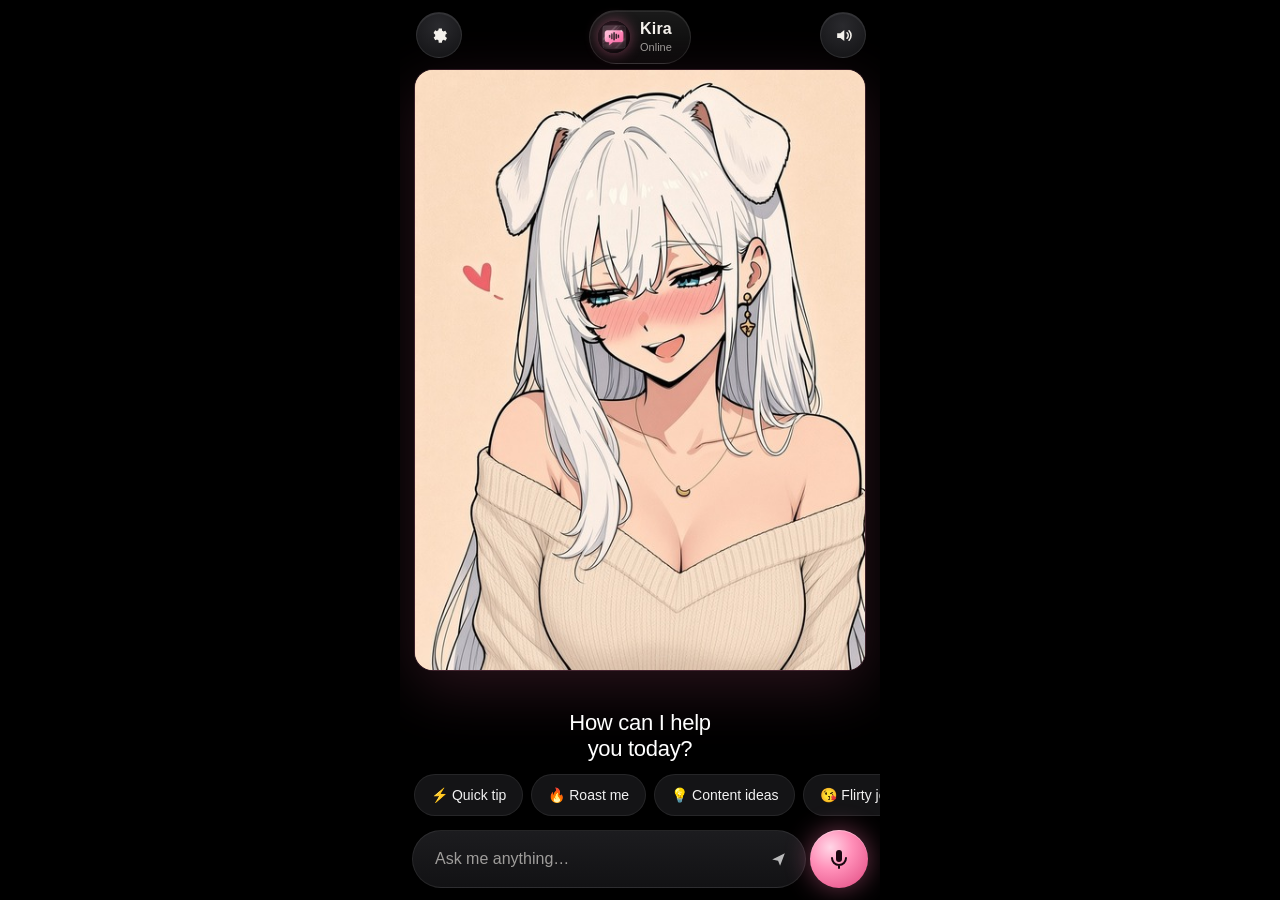
==== commit 4021f5ee: "Preview + live v8.5: Kira outfit G (off-shoulder sweater) with idle, talking, lovestruck, flustered " ====
--- a/preview/app/index.html
+++ b/preview/app/index.html
@@ -10,23 +10,23 @@
 <meta name="mobile-web-app-capable" content="yes">
 <meta name="apple-mobile-web-app-status-bar-style" content="black-translucent">
 <meta name="apple-mobile-web-app-title" content="Kira">
-<link rel="apple-touch-icon" href="assets/icon-180.png?v=84">
-<link rel="icon" href="assets/icon-192.png?v=84">
-<link rel="manifest" href="manifest.webmanifest?v=84">
-<link rel="stylesheet" href="css/style.css?v=84">
-<link rel="preload" as="image" href="assets/kira/poster.jpg?v=84">
+<link rel="apple-touch-icon" href="assets/icon-180.png?v=85">
+<link rel="icon" href="assets/icon-192.png?v=85">
+<link rel="manifest" href="manifest.webmanifest?v=85">
+<link rel="stylesheet" href="css/style.css?v=85">
+<link rel="preload" as="image" href="assets/kira/poster.jpg?v=85">
 </head>
 <body>
 <div id="app">
   <div id="stage" class="kira-stage" aria-label="Kira behind the glass. Tap to tease her.">
-    <img class="kira-poster" src="assets/kira/poster.jpg?v=84" alt="">
-    <video class="kira-v on" src="assets/kira/idle.mp4?v=84" poster="assets/kira/poster.jpg?v=84" muted autoplay loop playsinline webkit-playsinline preload="auto" disablepictureinpicture></video>
+    <img class="kira-poster" src="assets/kira/poster.jpg?v=85" alt="">
+    <video class="kira-v on" src="assets/kira/idle.mp4?v=85" poster="assets/kira/poster.jpg?v=85" muted autoplay loop playsinline webkit-playsinline preload="auto" disablepictureinpicture></video>
     <video class="kira-v" muted playsinline webkit-playsinline preload="none" disablepictureinpicture></video>
   </div>
 
   <header class="top">
     <div class="brand">
-      <span class="dot" id="statusDot"><img src="assets/icon-192.png?v=84" alt=""></span>
+      <span class="dot" id="statusDot"><img src="assets/icon-192.png?v=85" alt=""></span>
       <div>
         <div class="name" id="botName">Kira</div>
         <div class="status" id="statusText">Online</div>
@@ -126,6 +126,6 @@
     <p class="fine ver" id="verLabel"></p>
   </form>
 </div>
-<script type="module" src="js/main.js?v=84"></script>
+<script type="module" src="js/main.js?v=85"></script>
 </body>
 </html>
